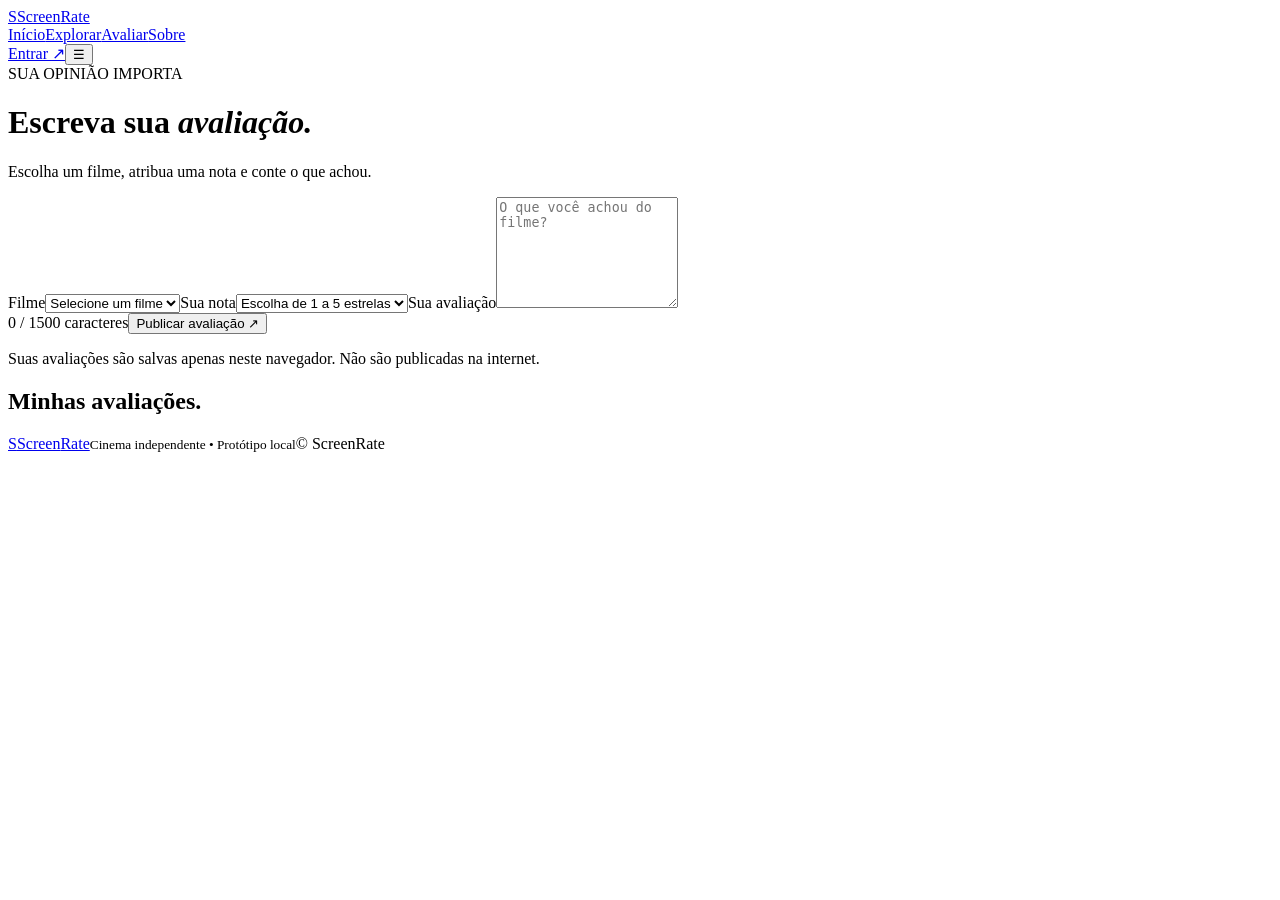
==== avaliar.html @ 73779788 "Add files via upload" ====
<!doctype html><html lang="pt-BR"><head><meta charset="utf-8"><meta name="viewport" content="width=device-width,initial-scale=1"><meta name="theme-color" content="#09090b"><link rel="stylesheet" href="site/css/style.css"><link rel="stylesheet" href="site/css/paginas.css"><title>Avaliar filme — ScreenRate</title><script src="site/js/catalogo.js" defer></script><script src="site/js/avaliar.js" defer></script><script src="site/js/nav.js" defer></script></head><body><header class="topbar secondary-header"><a class="brand" href="index.html"><span class="brand-mark">S</span>Screen<span>Rate</span></a><nav class="nav" id="nav"><a href="index.html">Início</a><a href="explorar.html">Explorar</a><a href="avaliar.html">Avaliar</a><a href="index.html#experiencia">Sobre</a></nav><div class="header-actions"><a class="header-cta" href="login.html">Entrar <span>↗</span></a><button class="menu-toggle" id="menuToggle" aria-label="Abrir menu">☰</button></div></header><main class="inner-page review-page"><div class="review-head"><span class="section-label">SUA OPINIÃO IMPORTA</span><h1>Escreva sua <em>avaliação.</em></h1><p>Escolha um filme, atribua uma nota e conte o que achou.</p></div><section class="review-panel"><div id="signedNotice" class="review-status"></div><form id="reviewForm"><label for="movie">Filme</label><select id="movie" required><option value="">Selecione um filme</option></select><label for="stars">Sua nota</label><select id="stars" required><option value="">Escolha de 1 a 5 estrelas</option><option value="1">★ 1 estrela</option><option value="2">★★ 2 estrelas</option><option value="3">★★★ 3 estrelas</option><option value="4">★★★★ 4 estrelas</option><option value="5">★★★★★ 5 estrelas</option></select><label for="reviewText">Sua avaliação</label><textarea id="reviewText" rows="7" minlength="10" maxlength="1500" placeholder="O que você achou do filme?" required></textarea><div class="review-actions"><span id="charCount">0 / 1500 caracteres</span><button type="submit" class="btn-primary">Publicar avaliação <span>↗</span></button></div><p role="status" class="form-msg" id="reviewMessage"></p></form><div class="demo-note">Suas avaliações são salvas apenas neste navegador. Não são publicadas na internet.</div></section><section class="review-list-section"><h2>Minhas avaliações<span class="accent">.</span></h2><div id="reviewList"></div></section></main><footer><a class="brand footer-brand" href="index.html"><span class="brand-mark">S</span>Screen<span>Rate</span></a><small>Cinema independente • Protótipo local</small><span>© <span class="current-year"></span> ScreenRate</span></footer></body></html>
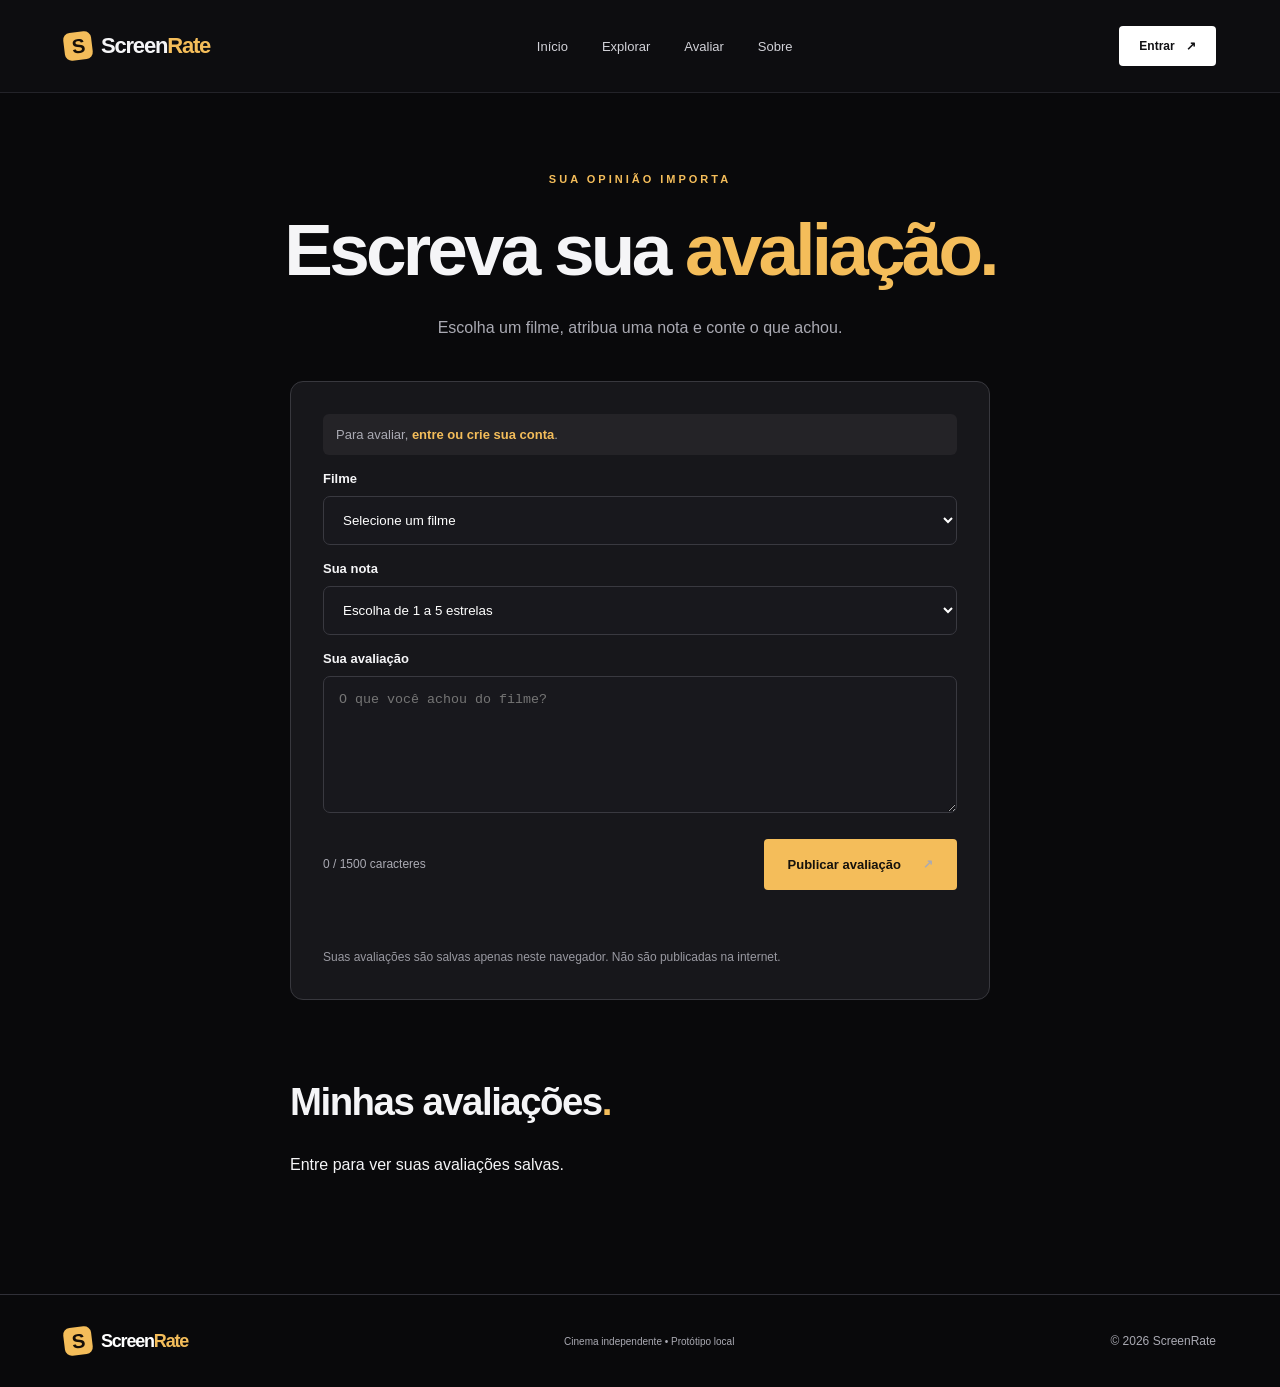
==== commit 8e4e996d: "correção master" ====
--- a/avaliar.html
+++ b/avaliar.html
@@ -1 +1 @@
-<!doctype html><html lang="pt-BR"><head><meta charset="utf-8"><meta name="viewport" content="width=device-width,initial-scale=1"><meta name="theme-color" content="#09090b"><link rel="stylesheet" href="site/css/style.css"><link rel="stylesheet" href="site/css/paginas.css"><title>Avaliar filme — ScreenRate</title><script src="site/js/catalogo.js" defer></script><script src="site/js/avaliar.js" defer></script><script src="site/js/nav.js" defer></script></head><body><header class="topbar secondary-header"><a class="brand" href="index.html"><span class="brand-mark">S</span>Screen<span>Rate</span></a><nav class="nav" id="nav"><a href="index.html">Início</a><a href="explorar.html">Explorar</a><a href="avaliar.html">Avaliar</a><a href="index.html#experiencia">Sobre</a></nav><div class="header-actions"><a class="header-cta" href="login.html">Entrar <span>↗</span></a><button class="menu-toggle" id="menuToggle" aria-label="Abrir menu">☰</button></div></header><main class="inner-page review-page"><div class="review-head"><span class="section-label">SUA OPINIÃO IMPORTA</span><h1>Escreva sua <em>avaliação.</em></h1><p>Escolha um filme, atribua uma nota e conte o que achou.</p></div><section class="review-panel"><div id="signedNotice" class="review-status"></div><form id="reviewForm"><label for="movie">Filme</label><select id="movie" required><option value="">Selecione um filme</option></select><label for="stars">Sua nota</label><select id="stars" required><option value="">Escolha de 1 a 5 estrelas</option><option value="1">★ 1 estrela</option><option value="2">★★ 2 estrelas</option><option value="3">★★★ 3 estrelas</option><option value="4">★★★★ 4 estrelas</option><option value="5">★★★★★ 5 estrelas</option></select><label for="reviewText">Sua avaliação</label><textarea id="reviewText" rows="7" minlength="10" maxlength="1500" placeholder="O que você achou do filme?" required></textarea><div class="review-actions"><span id="charCount">0 / 1500 caracteres</span><button type="submit" class="btn-primary">Publicar avaliação <span>↗</span></button></div><p role="status" class="form-msg" id="reviewMessage"></p></form><div class="demo-note">Suas avaliações são salvas apenas neste navegador. Não são publicadas na internet.</div></section><section class="review-list-section"><h2>Minhas avaliações<span class="accent">.</span></h2><div id="reviewList"></div></section></main><footer><a class="brand footer-brand" href="index.html"><span class="brand-mark">S</span>Screen<span>Rate</span></a><small>Cinema independente • Protótipo local</small><span>© <span class="current-year"></span> ScreenRate</span></footer></body></html>+<!doctype html><html lang="pt-BR"><head><meta charset="utf-8"><meta name="viewport" content="width=device-width,initial-scale=1"><meta name="theme-color" content="#09090b"><link rel="stylesheet" href="style.css"><link rel="stylesheet" href="paginas.css"><title>Avaliar filme — ScreenRate</title><script src="catalogo.js" defer></script><script src="avaliar.js" defer></script><script src="nav.js" defer></script></head><body><header class="topbar secondary-header"><a class="brand" href="index.html"><span class="brand-mark">S</span>Screen<span>Rate</span></a><nav class="nav" id="nav"><a href="index.html">Início</a><a href="explorar.html">Explorar</a><a href="avaliar.html">Avaliar</a><a href="index.html#experiencia">Sobre</a></nav><div class="header-actions"><a class="header-cta" href="login.html">Entrar <span>↗</span></a><button class="menu-toggle" id="menuToggle" aria-label="Abrir menu" aria-controls="nav" aria-expanded="false">☰</button></div></header><main class="inner-page review-page"><div class="review-head"><span class="section-label">SUA OPINIÃO IMPORTA</span><h1>Escreva sua <em>avaliação.</em></h1><p>Escolha um filme, atribua uma nota e conte o que achou.</p></div><section class="review-panel"><div id="signedNotice" class="review-status"></div><form id="reviewForm"><label for="movie">Filme</label><select id="movie" required><option value="">Selecione um filme</option></select><label for="stars">Sua nota</label><select id="stars" required><option value="">Escolha de 1 a 5 estrelas</option><option value="1">★ 1 estrela</option><option value="2">★★ 2 estrelas</option><option value="3">★★★ 3 estrelas</option><option value="4">★★★★ 4 estrelas</option><option value="5">★★★★★ 5 estrelas</option></select><label for="reviewText">Sua avaliação</label><textarea id="reviewText" rows="7" minlength="10" maxlength="1500" placeholder="O que você achou do filme?" required></textarea><div class="review-actions"><span id="charCount">0 / 1500 caracteres</span><button type="submit" class="btn-primary">Publicar avaliação <span>↗</span></button></div><p role="status" class="form-msg" id="reviewMessage"></p></form><div class="demo-note">Suas avaliações são salvas apenas neste navegador. Não são publicadas na internet.</div></section><section class="review-list-section"><h2>Minhas avaliações<span class="accent">.</span></h2><div id="reviewList"></div></section></main><footer><a class="brand footer-brand" href="index.html"><span class="brand-mark">S</span>Screen<span>Rate</span></a><small>Cinema independente • Protótipo local</small><span>© <span class="current-year"></span> ScreenRate</span></footer></body></html>
--- a/style.css
+++ b/style.css
@@ -0,0 +1,14 @@
+/* ESTILOS EDITÁVEIS: cores globais, tipografia e layout */
+:root{--bg:#09090b;--surface:#17171b;--text:#f5f5f7;--muted:#aaaab3;--accent:#f4bd5a;--line:#303038}*{box-sizing:border-box}html{scroll-behavior:smooth}body{margin:0;background:var(--bg);color:var(--text);font-family:Inter,"Segoe UI",Arial,sans-serif}a{color:inherit;text-decoration:none}button,input{font:inherit}button{cursor:pointer}header.topbar{position:absolute;z-index:20;top:0;left:0;right:0;display:flex;align-items:center;justify-content:space-between;padding:26px clamp(24px,5vw,90px);gap:25px}.brand{font-size:22px;font-weight:850;letter-spacing:-1.2px;white-space:nowrap;display:flex;align-items:center}.brand>span:last-child{color:var(--accent)}.brand-mark{display:inline-grid;place-items:center;width:28px;height:28px;margin-right:9px;border-radius:7px;background:var(--accent);color:#171008;font-size:20px;font-weight:900;transform:rotate(-7deg)}.nav{display:flex;gap:34px;color:#d2d2d8;font-size:13px}.nav a:hover,.btn-secondary:hover{color:var(--accent)}.header-actions{display:flex;align-items:center;gap:23px}.search-toggle,.menu-toggle{background:transparent;border:0;color:#fff;font-size:28px}.menu-toggle{display:none}.header-cta{font-size:12px;font-weight:700;background:#fff;color:#101013;padding:13px 20px;border-radius:4px}.header-cta span{margin-left:8px}.search-panel{position:absolute;right:6%;top:90px;z-index:30;background:#1e1e24;border:1px solid #43434a;border-radius:8px;padding:18px;width:min(400px,88vw);box-shadow:0 24px 45px #0009}.search-panel[hidden]{display:none}.search-panel label{display:block;font-weight:700;font-size:13px;margin-bottom:10px}.search-panel input{width:100%;background:#0b0b0e;border:1px solid #565660;padding:13px;border-radius:5px;color:#fff;outline-color:var(--accent)}.search-panel small{display:block;color:var(--muted);line-height:1.5;margin-top:10px}.hero{position:relative;min-height:750px;height:100svh;max-height:1050px;overflow:hidden;display:flex;align-items:center;padding:125px clamp(24px,9vw,160px) 85px;background:radial-gradient(ellipse at 75% 30%,#302019 0%,#0b0a0d 50%,#09090b 85%)}.ambient{position:absolute;inset:0;background:linear-gradient(90deg,#09090bf5 3%,#09090bd9 40%,#09090b33 75%),linear-gradient(0deg,#09090b 2%,transparent 24%);z-index:2}.hero-posters{position:absolute;inset:0 0 0 37%;opacity:.78;transform:rotate(-11deg) scale(1.16);transform-origin:65% 50%;display:flex;align-items:center;gap:17px;filter:saturate(.76)}.poster{height:340px;min-width:190px;position:relative;display:flex;align-items:end;padding:19px;overflow:hidden;border-radius:6px;box-shadow:0 20px 50px #0009,0 0 0 1px #ffffff1a inset;font-size:22px;letter-spacing:-1px;line-height:1.1;text-shadow:0 3px 9px #000c}.poster:before{content:"";position:absolute;inset:0;background:linear-gradient(0deg,#000c,transparent 65%),radial-gradient(circle at 57% 32%,#ffffff38,transparent 35%)}.poster b{position:relative}.p1{background:linear-gradient(140deg,#9e632f,#16191b 56%,#372522);margin-top:160px}.p2{background:linear-gradient(155deg,#052d42,#1c4553 48%,#050c10);margin-top:-170px}.p3{background:linear-gradient(150deg,#492623,#a44c24 50%,#0d1218);margin-top:140px}.p4{background:linear-gradient(150deg,#20413f,#53794c 44%,#09170c);margin-top:-190px}.p5{background:linear-gradient(150deg,#7e6542,#222531 62%,#0b0c11);margin-top:105px}.hero-content{z-index:3;max-width:780px}.eyebrow,.section-label{font-size:11px;font-weight:800;letter-spacing:3px;color:var(--accent)}.dot{display:inline-block;width:7px;height:7px;background:var(--accent);border-radius:50%;margin-right:11px}.hero h1{font-size:clamp(56px,6vw,100px);font-weight:800;letter-spacing:-5px;line-height:1.04;margin:27px 0}.hero h1 em,h2 em{font-style:normal;color:var(--accent)}.hero p{max-width:490px;line-height:1.8;color:#c0bfc8;font-size:15px}.hero-buttons{display:flex;flex-wrap:wrap;align-items:center;gap:30px;margin-top:39px}.btn-primary{background:var(--accent);color:#15120c;display:inline-flex;align-items:center;gap:22px;border-radius:4px;padding:18px 24px;font-size:13px;font-weight:800}.btn-primary:hover{background:#ffd380}.btn-secondary{font-size:13px;font-weight:650}.scroll-hint{position:absolute;z-index:3;bottom:42px;left:clamp(24px,9vw,160px);font-size:9px;letter-spacing:2.5px;font-weight:800;color:#9999a2}.scroll-hint span{margin-left:22px;font-size:17px}.intro{text-align:center;max-width:1000px;margin:auto;padding:135px 24px 95px}.intro h2,.outro h2{font-size:clamp(42px,5.3vw,75px);letter-spacing:-3.5px;line-height:1.12;margin:30px 0}.intro p{color:var(--muted);font-size:16px;line-height:1.8;max-width:545px;margin:0 auto}.divider{height:1px;background:var(--line);margin-top:95px}.collection{padding:65px clamp(24px,8vw,145px) 140px}.section-top{display:flex;justify-content:space-between;align-items:end;margin-bottom:35px;gap:30px}.section-top h2{font-size:clamp(40px,5vw,67px);letter-spacing:-3px;margin:15px 0 0}.accent{color:var(--accent)}.section-top p{font-size:14px;color:var(--muted)}.cards{display:grid;grid-template-columns:repeat(4,minmax(0,1fr));gap:20px}.film-card{background:var(--surface);border:1px solid var(--line);border-radius:8px;overflow:hidden;transition:transform .3s,border-color .3s}.film-card:hover{transform:translateY(-8px);border-color:var(--accent)}.film-art{height:290px;padding:20px;display:flex;align-items:end;position:relative;overflow:hidden}.film-art:before{content:"";position:absolute;inset:0;background:radial-gradient(ellipse at 50% 30%,#ffffff2c,transparent 45%),linear-gradient(0deg,#000a,transparent 65%)}.film-art strong{z-index:1;font-size:26px;line-height:1.03;letter-spacing:-1px;text-transform:uppercase;max-width:160px;overflow-wrap:anywhere}.film-meta{padding:18px 20px 22px}.film-meta h3{font-size:15px;margin:0 0 9px}.film-meta p{font-size:12px;color:var(--muted);margin:0}.empty-state{color:var(--muted);text-align:center;padding:35px}.outro{text-align:center;padding:120px 25px 145px;background:radial-gradient(ellipse at 50% 100%,#30251c 0%,#0d0d11 60%)}.outro h2{margin-bottom:38px}footer{border-top:1px solid var(--line);padding:32px clamp(24px,5vw,90px);display:flex;align-items:center;justify-content:space-between;gap:20px;color:var(--muted);font-size:12px}.footer-brand{color:#fff;font-size:18px}@media(max-width:1050px){.cards{grid-template-columns:repeat(2,minmax(0,1fr))}.hero-posters{left:35%}.hero h1{letter-spacing:-3px}.nav{gap:16px}}@media(max-width:720px){header.topbar{padding:19px 22px}.header-cta{display:none}.menu-toggle{display:block}.nav{display:none;position:absolute;top:70px;right:20px;background:#17171b;border:1px solid #3c3c43;padding:22px;border-radius:8px;flex-direction:column;min-width:190px}.nav.open{display:flex}.hero{min-height:690px;padding:160px 25px 90px}.hero-posters{inset:0 0 0 15%;transform:rotate(-11deg) scale(1.05);opacity:.42}.ambient{background:linear-gradient(90deg,#09090bef,#09090b88),linear-gradient(0deg,#09090b 3%,transparent 35%)}.hero h1{font-size:clamp(49px,11vw,76px);letter-spacing:-2.5px}.hero p{font-size:14px}.scroll-hint{left:25px}.intro{padding-top:90px}.section-top{align-items:start;flex-direction:column;gap:0}.collection{padding-bottom:90px}.cards{gap:12px}.film-art{height:220px}.film-art strong{font-size:20px}.film-meta{padding:14px}.outro{padding:100px 22px}footer{flex-direction:column;text-align:center}}@media(max-width:390px){.cards{grid-template-columns:1fr}.film-art{height:300px}.hero-buttons{gap:18px}}
+
+/* PÔSTERES REAIS: arquivos locais, sem dependência de internet. */
+.hero-posters { inset:0 0 0 42%;gap:22px; }
+.hero-posters .poster {background-size:cover;background-position:center;flex:0 0 190px;padding:0;}
+.hero-posters .poster::before {background:linear-gradient(0deg,#0005,transparent 55%);}
+.hero-posters .p2,.hero-posters .p3,.hero-posters .p4,.hero-posters .p5 {background-color:#16161a;}
+.film-art {height:360px;padding:0;background:#131318;align-items:stretch;}
+.film-art::before {display:none;}
+.film-art img {display:block;width:100%;height:100%;object-fit:cover;object-position:top center;transition:transform .4s ease;}
+.film-card:hover .film-art img {transform:scale(1.045);}
+@media(max-width:720px){.hero-posters{inset:0 0 0 18%;}.hero-posters .poster{flex-basis:175px}.film-art{height:290px}}
+@media(max-width:390px){.film-art{height:430px}}
--- a/paginas.css
+++ b/paginas.css
@@ -0,0 +1 @@
+body{min-height:100vh}.secondary-header{position:relative!important;background:#0d0d10;border-bottom:1px solid #232329}.inner-page{min-height:calc(100vh - 190px)}.page-hero{padding:95px clamp(22px,8vw,140px) 72px;background:radial-gradient(ellipse at 77% 0,#342115,#09090b 68%)}.page-hero h1,.auth-aside h1,.review-head h1{font-size:clamp(45px,5.7vw,85px);letter-spacing:-3.8px;line-height:1.08;margin:24px 0}.page-hero h1 em,.auth-aside h1 em,.review-head h1 em{font-style:normal;color:var(--accent)}.page-hero p,.auth-aside p,.review-head p{color:var(--muted);line-height:1.8;max-width:600px}.catalog-toolbar{margin-top:36px;max-width:520px}.catalog-toolbar label,.auth-card label,.review-panel label{display:block;font-weight:700;font-size:13px;margin:16px 0 10px}.catalog-toolbar input,.auth-card input,.review-panel input,.review-panel select,.review-panel textarea{background:#18181d;border:1px solid #393940;border-radius:7px;padding:15px;color:white;width:100%;outline-color:var(--accent)}.catalog-section{padding:52px clamp(22px,8vw,140px) 100px}.catalog-heading{display:flex;align-items:center;justify-content:space-between;gap:12px;margin-bottom:25px}.catalog-heading h2,.review-list-section h2{font-size:clamp(28px,3vw,44px);letter-spacing:-1.5px}.catalog-heading span{color:var(--muted);font-size:13px}.catalog-grid{display:grid;grid-template-columns:repeat(4,minmax(0,1fr));gap:22px}.indie-card{border:1px solid #313137;background:#17171c;border-radius:9px;overflow:hidden;transition:.2s}.indie-card[hidden]{display:none}.indie-card:hover{border-color:var(--accent);transform:translateY(-4px)}.indie-cover{aspect-ratio:2/3;position:relative;background:linear-gradient(155deg,#28262c,#121216);display:grid;place-items:center;overflow:hidden}.indie-cover img{width:100%;height:100%;object-fit:cover;position:absolute;inset:0}.indie-cover img[hidden],.poster-placeholder[hidden]{display:none}.poster-placeholder{max-width:80%;font-size:24px;letter-spacing:-1px;font-weight:900;text-align:center;text-transform:uppercase;color:#c3b8a9}.indie-meta{padding:20px}.indie-meta span{font-size:11px;color:var(--accent)}.indie-meta h3{margin:12px 0 6px;font-size:20px}.indie-meta p{font-size:12px;color:var(--muted);min-height:18px}.indie-link{display:inline-block;margin-top:13px;font-weight:750;font-size:13px}.indie-link:hover{color:var(--accent)}.source-disclaimer,.demo-note{color:#9999a1;font-size:12px;line-height:1.65;margin-top:25px}.auth-layout{display:grid;grid-template-columns:1fr minmax(350px,430px);gap:clamp(40px,8vw,140px);padding:90px clamp(22px,9vw,150px);align-items:center;background:radial-gradient(circle at 0% 50%,#2a1f19 0%,#09090b 47%)}.auth-aside h1{font-size:clamp(45px,5vw,77px)}.auth-deco{font-size:35px;color:var(--accent);letter-spacing:16px;margin-top:45px}.auth-card,.review-panel{padding:32px;background:#17171b;border:1px solid #38383e;border-radius:13px}.auth-tabs{display:flex;border-bottom:1px solid #404047;gap:25px}.auth-tabs button{border:0;background:transparent;color:#999;padding:0 0 15px;font-weight:700}.auth-tabs button.selected{border-bottom:2px solid var(--accent);color:#fff}.auth-card h2{font-size:26px;letter-spacing:-1px;margin:32px 0 6px}.auth-card>p{font-size:13px;color:var(--muted)}.form-submit{border:0;margin-top:22px;width:100%;justify-content:space-between}.form-msg{font-size:13px;min-height:20px;color:var(--accent)}.review-page{max-width:1000px;margin:auto;padding:76px 24px 120px}.review-head{text-align:center;margin-bottom:38px}.review-head p{margin:auto}.review-panel{max-width:700px;margin:auto}.review-status{padding:13px;background:#242327;border-radius:6px;font-size:13px;color:var(--muted)}.review-status a{color:var(--accent);font-weight:750}.review-panel textarea{resize:vertical}.review-actions{display:flex;align-items:center;justify-content:space-between;gap:16px;margin-top:22px}.review-actions span{font-size:12px;color:var(--muted)}.review-actions .btn-primary{border:0}.review-list-section{max-width:700px;margin:80px auto 0}.review-item{padding:20px 0;border-top:1px solid #303036}.review-item h3{font-size:15px;color:var(--accent)}.review-item p{color:#ccc;white-space:pre-wrap;line-height:1.6}@media(max-width:1020px){.catalog-grid{grid-template-columns:repeat(3,minmax(0,1fr))}.auth-layout{grid-template-columns:1fr;gap:24px}.auth-aside{max-width:720px}.auth-card{max-width:520px}}@media(max-width:650px){.catalog-grid{grid-template-columns:repeat(2,minmax(0,1fr));gap:12px}.indie-meta{padding:13px}.indie-meta h3{font-size:16px}.indie-meta p{font-size:11px}.page-hero{padding-top:64px}.page-hero h1,.auth-aside h1{letter-spacing:-2px}.catalog-section{padding-top:32px}.catalog-heading{align-items:flex-start;flex-direction:column}.auth-layout{padding:50px 20px}.auth-card{padding:24px}.review-actions{flex-direction:column;align-items:stretch}.review-actions .btn-primary{justify-content:center}.review-page{padding-top:50px}}
